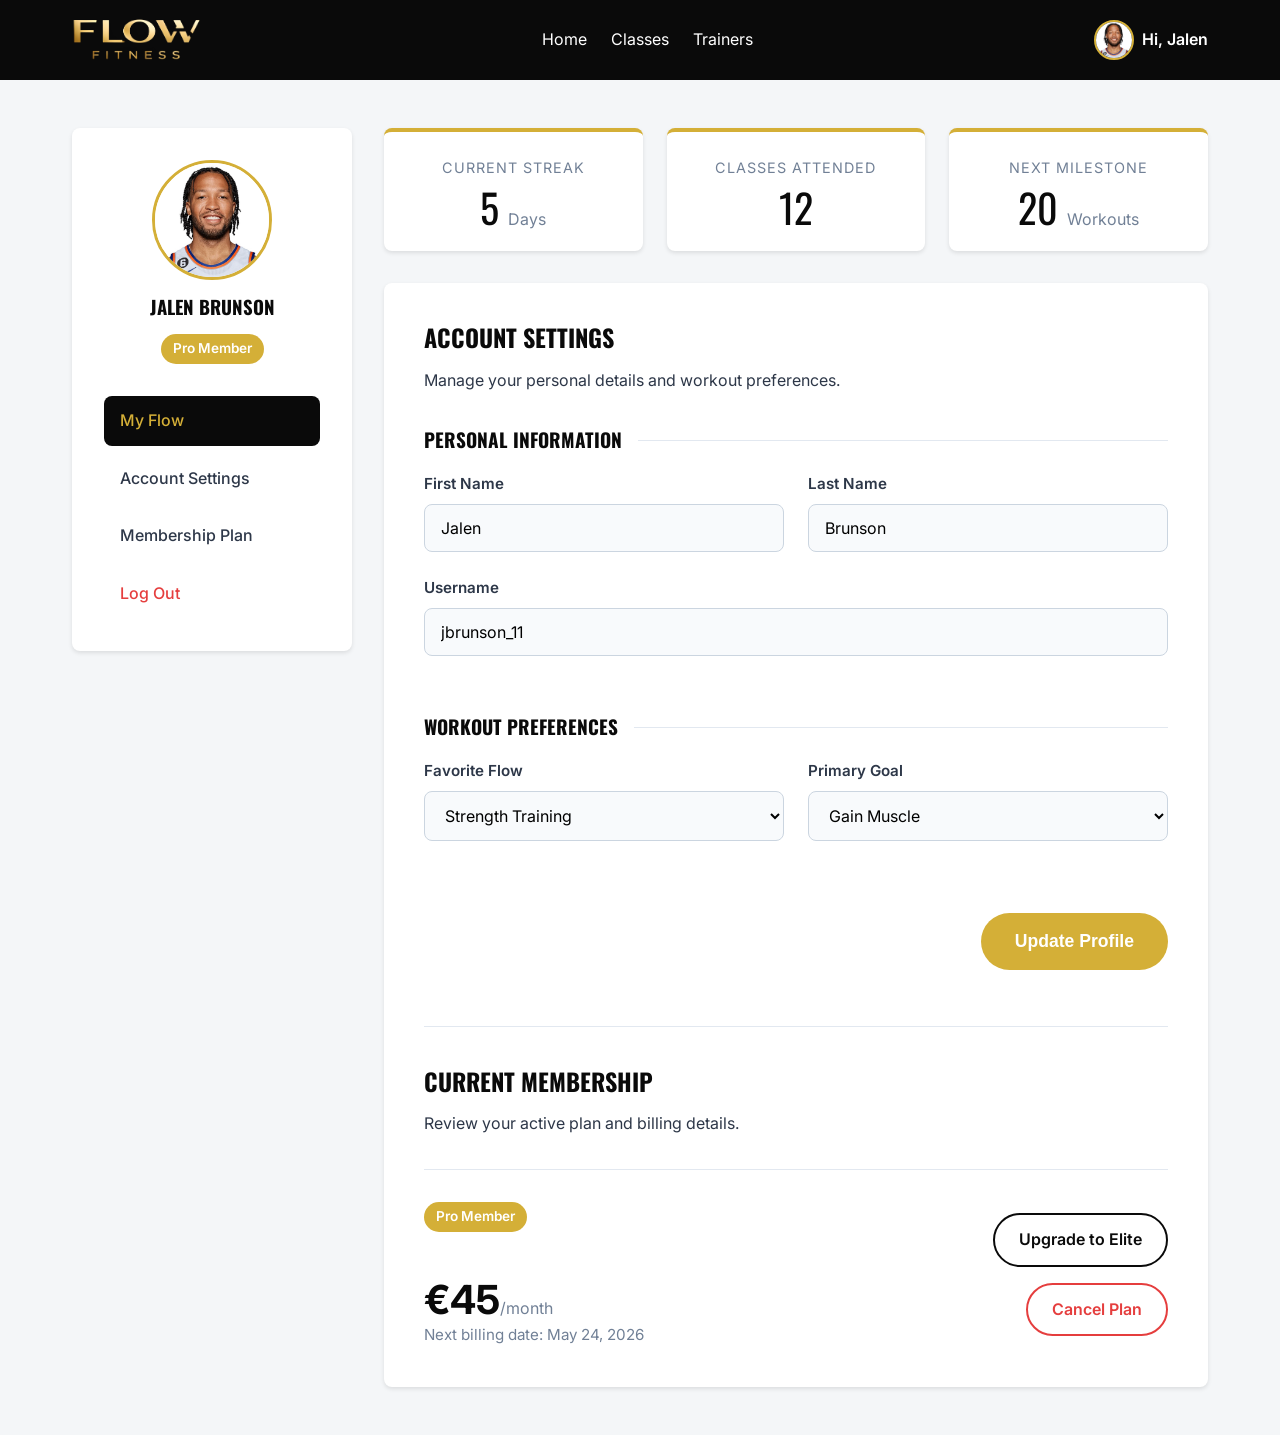
==== profile.html @ e0b89860 "Created Profile page and did the necessary styling to keep the design consistent" ====
<!DOCTYPE html>
<html lang="en">
<head>
    <meta charset="UTF-8">
    <meta name="viewport" content="width=device-width, initial-scale=1.0">
    <title>My Profile | Flow Fitness</title>
    <link rel="apple-touch-icon" sizes="180x180" href="assets/apple-touch-icon.png">
    <link rel="icon" type="image/png" sizes="32x32" href="assets/favicon-32x32.png">
    <link rel="icon" type="image/png" sizes="16x16" href="assets/favicon-16x16.png">
    <link rel="preconnect" href="https://fonts.googleapis.com">
    <link rel="preconnect" href="https://fonts.gstatic.com" crossorigin>
    <link href="https://fonts.googleapis.com/css2?family=Inter:wght@400;500;600&family=Oswald:wght@500;700&display=swap" rel="stylesheet">
    <link rel="stylesheet" href="css/base.css">
    <link rel="stylesheet" href="css/components.css">
    <link rel="stylesheet" href="css/profile.css"> </head>
<body>

    <header class="main-header">
        <nav class="nav-container container">
            <div class="logo">
                <a href="index.html">
                    <img src="assets/logo-landscape.png" alt="Flow Fitness Logo" class="logo-img">
                </a>
            </div>
            <ul class="nav-links">
                <li><a href="index.html">Home</a></li>
                <li><a href="schedule.html">Classes</a></li>
                <li><a href="trainers.html">Trainers</a></li>
            </ul>
            <div class="nav-auth logged-in">
                <a href="profile.html" class="profile-dropdown">
                    <img src="assets/avatar-jalen.jpg" alt="Profile" class="nav-avatar">
                    <span class="user-greeting">Hi, Jalen</span>
                </a>
            </div>
        </nav>
    </header>

    <main class="profile-page bg-light">
        <div class="container profile-layout">
            
            <aside class="profile-sidebar card">
                <div class="profile-summary text-center">
                    <img src="assets/avatar-jalen.jpg" alt="Jalen Brunson" class="profile-avatar">
                    <h3>Jalen Brunson</h3>
                    <span class="badge-gold">Pro Member</span>
                </div>
                <nav class="profile-nav">
                    <ul>
                        <li><a href="#my-flow" class="active">My Flow</a></li>
                        <li><a href="#account-settings">Account Settings</a></li>
                        <li><a href="#membership-details">Membership Plan</a></li>
                        <li><a href="index.html" class="text-danger">Log Out</a></li>
                    </ul>
                </nav>
            </aside>

            <section class="profile-content">
                
                <div id="my-flow" class="stats-grid" aria-label="Performance Statistics">
                    <div class="stat-card card">
                        <span class="stat-title">Current Streak</span>
                        <span class="stat-value">5 <small>Days</small></span>
                    </div>
                    <div class="stat-card card">
                        <span class="stat-title">Classes Attended</span>
                        <span class="stat-value">12</span>
                    </div>
                    <div class="stat-card card">
                        <span class="stat-title">Next Milestone</span>
                        <span class="stat-value">20 <small>Workouts</small></span>
                    </div>
                </div>

                <div id="account-settings" class="card form-container">
                    <h2 id="form-title">Account Settings</h2>
                    <p class="text-muted">Manage your personal details and workout preferences.</p>

                    <form action="#" method="POST" class="profile-form">
                        
                        <fieldset>
                            <legend>Personal Information</legend>
                            <div class="form-row">
                                <div class="form-group">
                                    <label for="first-name">First Name</label>
                                    <input type="text" id="first-name" name="first-name" value="Jalen" required>
                                </div>
                                <div class="form-group">
                                    <label for="last-name">Last Name</label>
                                    <input type="text" id="last-name" name="last-name" value="Brunson" required>
                                </div>
                            </div>
                            <div class="form-group">
                                <label for="username">Username</label>
                                <input type="text" id="username" name="username" value="jbrunson_11" required>
                            </div>
                        </fieldset>

                        <fieldset>
                            <legend>Workout Preferences</legend>
                            <div class="form-row">
                                <div class="form-group">
                                    <label for="fav-class">Favorite Flow</label>
                                    <select id="fav-class" name="fav-class" class="custom-select">
                                        <option value="hiit">HIIT & Conditioning</option>
                                        <option value="mobility">Mobility & Yoga</option>
                                        <option value="strength" selected>Strength Training</option>
                                    </select>
                                </div>
                                <div class="form-group">
                                    <label for="fitness-goal">Primary Goal</label>
                                    <select id="fitness-goal" name="fitness-goal" class="custom-select">
                                        <option value="endurance">Build Endurance</option>
                                        <option value="muscle" selected>Gain Muscle</option>
                                        <option value="weightloss">Weight Loss</option>
                                    </select>
                                </div>
                            </div>
                        </fieldset>

                        <div class="form-actions">
                            <button type="submit" class="btn-primary btn-large">Update Profile</button>
                        </div>
                    </form>
                    <h2 id="membership-title">Current Membership</h2>
                    <p class="text-muted">Review your active plan and billing details.</p>

                    <div id="membership-details" class="membership-details">
                        <div class="plan-info">
                            <span class="badge-gold">Pro Member</span>
                            <p class="price">€45<span>/month</span></p>
                            <p class="billing-date">Next billing date: May 24, 2026</p>
                        </div>
                        <div class="plan-actions">
                            <a href="register.html?plan=elite" class="btn-outline">Upgrade to Elite</a>
                            <a href="#" class="btn-outline-danger">Cancel Plan</a>
                        </div>
                    </div>
                </div>
            </section>

        </div>
    </main>

    <footer class="main-footer">
        </footer>

</body>
</html>
---- css/base.css ----
/* Base & Reset rules */
* {
    margin: 0;
    padding: 0;
    box-sizing: border-box;
}

:root {
    /* Brand Colors (Black & Gold) */
    --black: #0A0A0A;
    --black-light: #1A1A1A;   
    --gold: #D4AF37;
    --gold-hover: #C19A2F;

    /* Backgrounds and Text */
    --bg-main: #ffffff;
    --bg-light: #f4f6f8;
    --text-dark: #2d3748;
    --text-muted: #718096;
    --white: #ffffff;
    
    /* Spacing and Borders */
    --radius-md: 8px;
    --radius-pill: 50px;
    --shadow-sm: 0 2px 4px rgba(0,0,0,0.1);
    --shadow-md: 0 4px 6px rgba(0,0,0,0.1);

    /* Font Families */
    --font-heading: 'Oswald', sans-serif;
    --font-body: 'Inter', sans-serif;
}

body {
    font-family: var(--font-body);
    color: var(--text-dark);
    background-color: var(--bg-main);
    line-height: 1.6;
}

h1, h2, h3, h4, .logo a {
    font-family: var(--font-heading); 
    text-transform: uppercase;
    color: var(--black); 
    line-height: 1.2;
    margin-bottom: 1rem;
}

p {
    margin-bottom: 1rem;
}

a {
    text-decoration: none;
    color: inherit;
    transition: all 0.3s ease;
}

ul {
    list-style: none;
}

img {
    max-width: 100%;
    height: auto;
    display: block;
    border-radius: 12px;
}

figcaption {
    text-align: center;
}

html {
    scroll-behavior: smooth;
}
---- css/components.css ----
/* Global Layout */
.container {
    max-width: 1200px;
    margin: 0 auto;
    padding: 0 2rem;
}

.text-center { text-align: center; }
.bg-light { background-color: var(--bg-light); }

.section-header {
    margin-bottom: 3rem;
}

/* Navigation */
.main-header {
    background-color: var(--black); 
    color: var(--white);
    padding: 1rem 0;
    position: relative;
    z-index: 1000;
}

.nav-container {
    display: flex;
    flex-direction: column; 
    align-items: center;
    gap: 1.5rem;
}

.logo a {
    display: flex;
    align-items: center;
    gap: 10px; 
    font-weight: 800;
    font-size: 1.5rem;
    color: var(--white);
    margin: 0;
}

.logo-img {
    height: 48px; 
    width: auto;
    border-radius: 0; 
}

.logo-text span { color: var(--gold); } 

.nav-links { 
    display: flex; 
    flex-wrap: wrap; 
    justify-content: center;
    gap: 1.5rem; 
}
.nav-links a:hover, .nav-links a.active { color: var(--gold); } 

.nav-auth { 
    display: flex; 
    gap: 1rem; 
    align-items: center; 
}

.footer-grid {
    display: grid;
    grid-template-columns: 1fr; 
    gap: 2rem;
    text-align: center;
}

@media (min-width: 768px) {
    .main-header {
        position: sticky; 
        top: 0;
    }

    .nav-container {
        flex-direction: row; 
        justify-content: space-between;
    }
    
    .footer-grid {
        grid-template-columns: repeat(3, 1fr); 
        text-align: left;
    }
}

/* Buttons */
.btn-primary, .btn-secondary {
    display: inline-block;
    padding: 0.75rem 1.5rem;
    border-radius: var(--radius-pill);
    font-weight: 600;
    text-align: center;
    cursor: pointer;
    border: 2px solid transparent;
}

.btn-primary {
    background-color: var(--gold); 
    color: var(--white);
}

.btn-primary:hover {
    background-color: var(--gold-hover); 
    transform: translateY(-2px);
}

.btn-secondary {
    background-color: transparent;
    color: var(--white);
    border-color: var(--white);
}

.btn-secondary:hover {
    background-color: var(--white);
    color: var(--black); 
}

.btn-outline {
    display: inline-block;
    padding: 0.75rem 1.5rem;
    border-radius: var(--radius-pill);
    font-weight: 600;
    text-align: center;
    cursor: pointer;
    background-color: transparent;
    color: var(--black);
    border: 2px solid var(--black);
    transition: all 0.3s ease;
}

.btn-outline:hover {
    background-color: var(--black);
    color: var(--white);
}

.btn-large { padding: 1rem 2rem; font-size: 1.1rem; }
.btn-block { display: block; width: 100%; }

/* Cards */
.card {
    background: var(--white);
    border-radius: var(--radius-md);
    padding: 2rem;
    box-shadow: var(--shadow-sm);
    transition: transform 0.3s ease;
}

.card:hover {
    transform: translateY(-5px);
    box-shadow: var(--shadow-md);
}

/* Profile */
.nav-avatar { 
    width: 40px; 
    height: 40px; 
    border-radius: 50%; 
    border: 2px solid var(--gold); 
}

.profile-dropdown { 
    display: flex; 
    align-items: center; 
    gap: 0.5rem; 
    font-weight: 600; 
}
---- css/profile.css ----
.profile-page {
    padding: 3rem 0;
}

/* Layout Mobile First */
.profile-layout {
    display: grid;
    grid-template-columns: 1fr;
    gap: 2rem;
    align-items: start;
}

/* Sidebar Styling */
.profile-sidebar {
    padding: 2rem;
}

.profile-avatar {
    width: 120px;
    height: 120px;
    border-radius: 50%;
    object-fit: cover;
    margin: 0 auto 1rem;
    border: 3px solid var(--gold);
}

.badge-gold {
    display: inline-block;
    background-color: var(--gold);
    color: var(--white);
    padding: 0.25rem 0.75rem;
    border-radius: var(--radius-pill);
    font-size: 0.85rem;
    font-weight: 600;
    margin-bottom: 2rem;
}

.profile-nav ul {
    display: flex;
    flex-direction: column;
    gap: 0.5rem;
}

.profile-nav a {
    display: block;
    padding: 0.75rem 1rem;
    border-radius: var(--radius-md);
    font-weight: 500;
}

.profile-nav a:hover, .profile-nav a.active {
    background-color: var(--black);
    color: var(--gold);
}

.profile-content {
    display: flex;
    flex-direction: column;
    gap: 2rem;
}

.form-container {
    padding: 2.5rem;
}

/* Stats Grid */
.stats-grid {
    display: grid;
    grid-template-columns: repeat(auto-fit, minmax(150px, 1fr));
    gap: 1.5rem;
}

.stat-card {
    padding: 1.5rem;
    text-align: center;
    border-top: 4px solid var(--gold); 
}

.stat-title {
    display: block;
    font-size: 0.9rem;
    color: var(--text-muted);
    text-transform: uppercase;
    letter-spacing: 1px;
    margin-bottom: 0.5rem;
}

.stat-value {
    display: block;
    font-size: 2.5rem;
    font-family: var(--font-heading);
    color: var(--black);
    line-height: 1;
}

.stat-value small {
    font-size: 1rem;
    color: var(--text-muted);
    font-family: var(--font-body);
}

/* Style for Dropdowns */
.custom-select {
    padding: 0.8rem 1rem;
    border: 1px solid #cbd5e0;
    border-radius: var(--radius-md);
    font-family: var(--font-body);
    font-size: 1rem;
    background-color: #f8fafc;
    width: 100%;
    cursor: pointer;
    transition: all 0.3s ease;
}

.custom-select:focus {
    outline: none;
    border-color: var(--gold);
    box-shadow: 0 0 0 3px rgba(212, 175, 55, 0.2);
}

.text-danger {
    color: #e53e3e !important;
}

.profile-form fieldset {
    border: none;
    margin-top: 2rem;
    padding-top: 1rem;
    border-top: 1px solid #e2e8f0;
}

.profile-form legend {
    font-family: var(--font-heading);
    color: var(--black);
    font-size: 1.2rem;
    font-weight: 700;
    text-transform: uppercase;
    padding-right: 1rem;
}

.form-group {
    margin-bottom: 1.5rem;
    display: flex;
    flex-direction: column;
    gap: 0.5rem;
}

.form-group label {
    font-weight: 600;
    font-size: 0.95rem;
    color: var(--text-dark);
}

.form-group input {
    padding: 0.8rem 1rem;
    border: 1px solid #cbd5e0;
    border-radius: var(--radius-md);
    font-family: var(--font-body);
    font-size: 1rem;
    transition: all 0.3s ease;
    background-color: #f8fafc;
}

.form-group input:focus {
    outline: none;
    border-color: var(--gold);
    box-shadow: 0 0 0 3px rgba(212, 175, 55, 0.2); 
    background-color: var(--white);
}

.form-actions {
    margin-top: 3rem;
    text-align: right; 
}

/* Membership Section Integration */

.membership-details {
    margin-top: 2rem;
    padding-top: 2rem;
    border-top: 1px solid #e2e8f0;
    display: flex;
    justify-content: space-between;
    align-items: center;
    flex-wrap: wrap;
    gap: 2rem;
}

#membership-title {
    margin-top: 3.5rem; 
    padding-top: 2.5rem; 
    border-top: 1px solid #e2e8f0; 
}

.plan-info .price {
    font-size: 2.5rem;
    font-weight: bold;
    color: var(--black);
    margin-top: 1rem;
    margin-bottom: 0.2rem;
    line-height: 1;
}

.plan-info .price span {
    font-size: 1rem;
    font-weight: normal;
    color: var(--text-muted);
}

.billing-date {
    font-size: 0.95rem;
    color: var(--text-muted);
    margin-bottom: 0;
}

.plan-actions {
    display: flex;
    flex-direction: column;
    gap: 1rem;
    align-items: flex-end; 
}

.btn-outline-danger {
    display: inline-block;
    padding: 0.75rem 1.5rem;
    border-radius: var(--radius-pill);
    font-weight: 600;
    text-align: center;
    cursor: pointer;
    background-color: transparent;
    color: #e53e3e; 
    border: 2px solid #e53e3e;
    transition: all 0.3s ease;
}

.btn-outline-danger:hover {
    background-color: #e53e3e;
    color: var(--white);
}

/* Mobile Overrides */
@media (max-width: 767px) {
    .plan-actions {
        align-items: flex-start;
        width: 100%;
    }
    
    .plan-actions .btn-outline {
        width: 100%;
    }
}

/* Desktop & Tablet Overrides */

@media (min-width: 768px) {
    .form-row {
        display: grid;
        grid-template-columns: 1fr 1fr;
        gap: 1.5rem;
    }

    .form-actions .btn-primary {
        width: auto;
    }
}

@media (min-width: 992px) {
    .profile-layout {
        grid-template-columns: 280px 1fr; 
    }
}

@media (max-width: 767px) {
    .form-actions .btn-primary {
        width: 100%;
    }
}
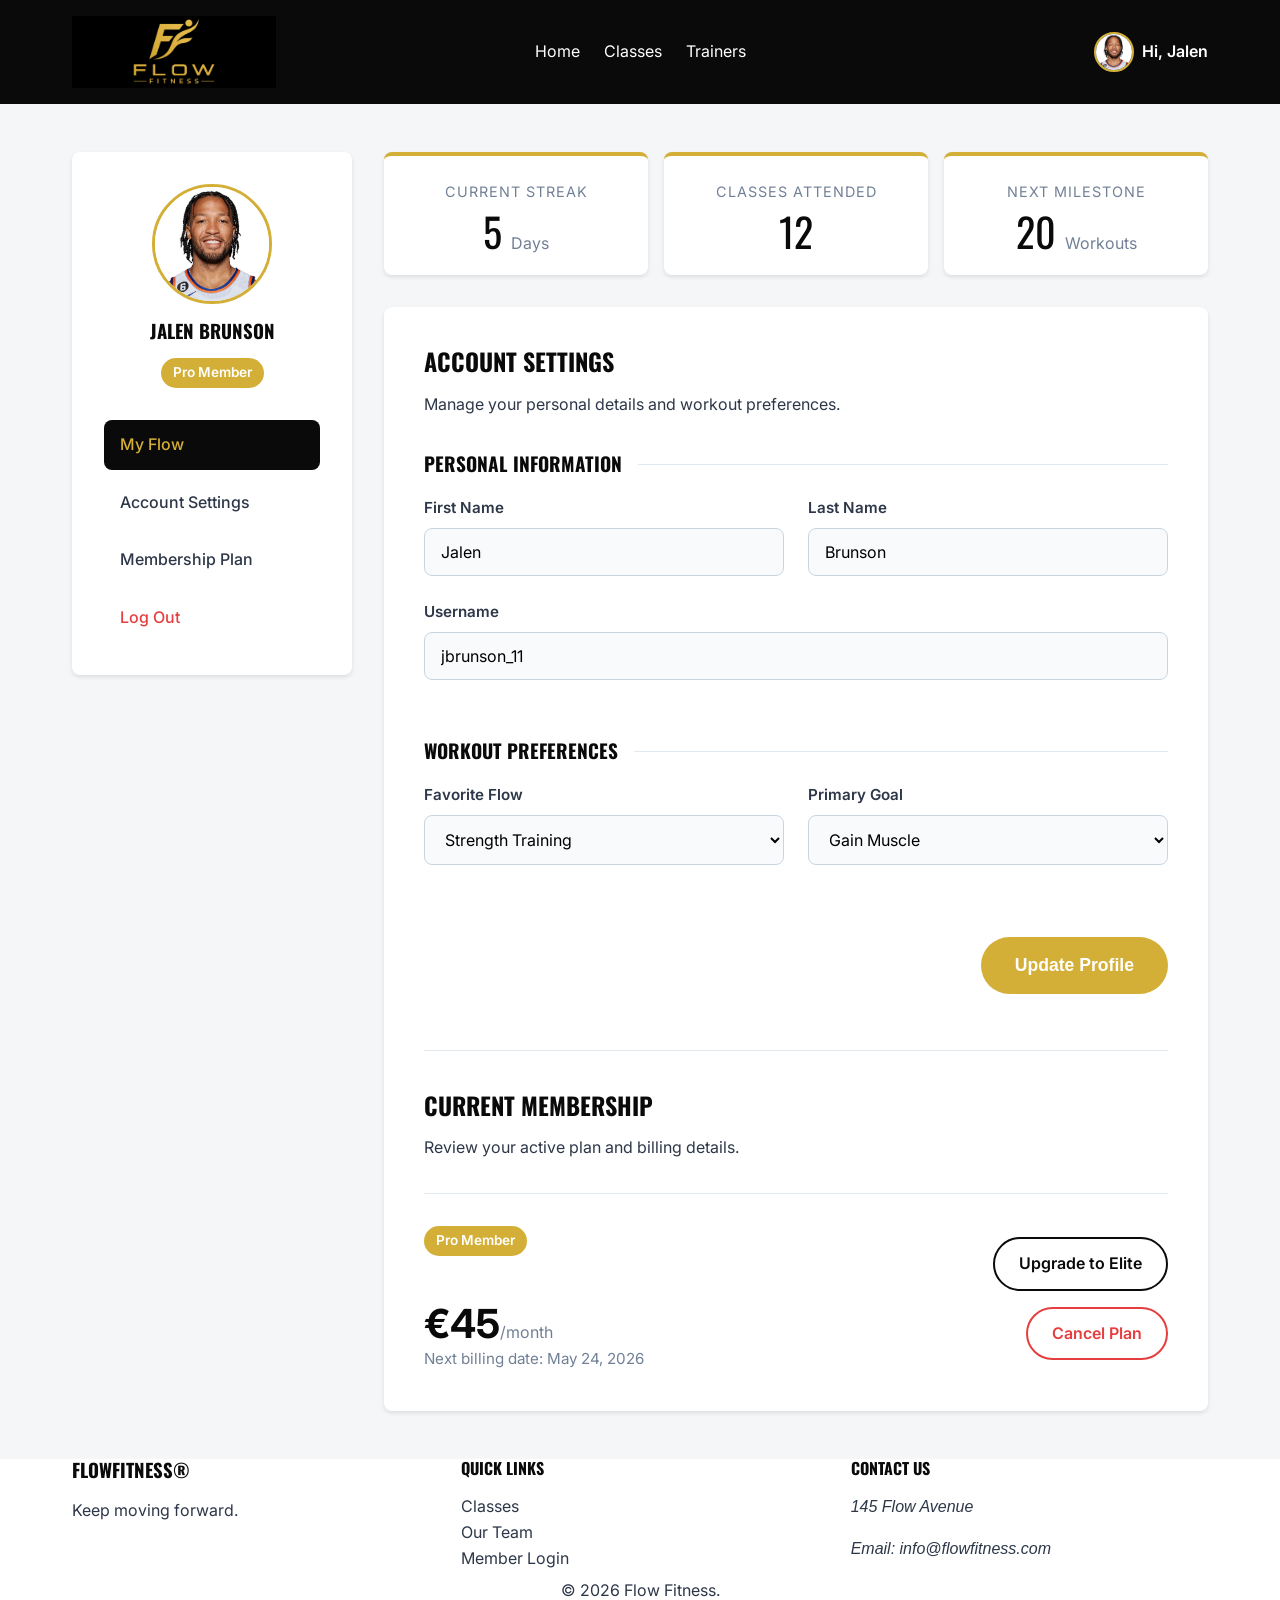
==== commit 71b0969e: "Did some overall enhancements to guarantee everything's flawless across all devices" ====
--- a/profile.html
+++ b/profile.html
@@ -143,7 +143,31 @@
     </main>
 
     <footer class="main-footer">
-        </footer>
+        <div class="container footer-grid">
+            <div class="footer-brand">
+                <h3>FLOW<span>FITNESS</span>&reg;</h3>
+                <p>Keep moving forward.</p>
+            </div>
+            <div class="footer-links">
+                <h4>Quick Links</h4>
+                <ul>
+                    <li><a href="schedule.html">Classes</a></li>
+                    <li><a href="trainers.html">Our Team</a></li>
+                    <li><a href="login.html">Member Login</a></li>
+                </ul>
+            </div>
+            <div class="footer-contact">
+                <h4>Contact Us</h4>
+                <address>
+                    <p>145 Flow Avenue</p>
+                    <p>Email: info@flowfitness.com</p>
+                </address>
+            </div>
+        </div>
+        <div class="footer-bottom container text-center">
+            <p>&copy; 2026 Flow Fitness.</p>
+        </div>
+    </footer>
 
 </body>
 </html>
--- a/css/base.css
+++ b/css/base.css
@@ -28,6 +28,11 @@
     /* Font Families */
     --font-heading: 'Oswald', sans-serif;
     --font-body: 'Inter', sans-serif;
+}
+
+html, body {
+    max-width: 100vw;
+    overflow-x: hidden;
 }
 
 body {
--- a/css/components.css
+++ b/css/components.css
@@ -39,7 +39,7 @@
 }
 
 .logo-img {
-    height: 48px; 
+    height: 72px; 
     width: auto;
     border-radius: 0; 
 }
@@ -65,23 +65,6 @@
     grid-template-columns: 1fr; 
     gap: 2rem;
     text-align: center;
-}
-
-@media (min-width: 768px) {
-    .main-header {
-        position: sticky; 
-        top: 0;
-    }
-
-    .nav-container {
-        flex-direction: row; 
-        justify-content: space-between;
-    }
-    
-    .footer-grid {
-        grid-template-columns: repeat(3, 1fr); 
-        text-align: left;
-    }
 }
 
 /* Buttons */
@@ -164,4 +147,45 @@
     align-items: center; 
     gap: 0.5rem; 
     font-weight: 600; 
+}
+
+@media (min-width: 768px) {
+    .main-header {
+        position: sticky; 
+        top: 0;
+    }
+    .nav-container {
+        flex-direction: row; 
+        justify-content: space-between;
+    }
+    .logo {
+        flex: 1; 
+        display: flex;
+    }
+    .nav-auth {
+        flex: 1; 
+        justify-content: flex-end;
+    }
+    .nav-links {
+        justify-content: center; 
+    }  
+    .footer-grid {
+        grid-template-columns: repeat(3, 1fr); 
+        text-align: left;
+    }
+}
+
+@media (max-width: 767px) {
+    .container {
+        padding: 0 1rem !important; 
+    }
+    .card {
+        padding: 1.5rem 1rem !important; 
+        width: 100%;
+        max-width: 100vw;
+    }
+    input, select, textarea {
+        width: 100%;
+        max-width: 100%;
+    }
 }
--- a/css/profile.css
+++ b/css/profile.css
@@ -66,8 +66,8 @@
 /* Stats Grid */
 .stats-grid {
     display: grid;
-    grid-template-columns: repeat(auto-fit, minmax(150px, 1fr));
-    gap: 1.5rem;
+    grid-template-columns: repeat(auto-fit, minmax(120px, 1fr));
+    gap: 1rem;
 }
 
 .stat-card {
@@ -174,7 +174,6 @@
 }
 
 /* Membership Section Integration */
-
 .membership-details {
     margin-top: 2rem;
     padding-top: 2rem;
@@ -238,40 +237,40 @@
     color: var(--white);
 }
 
+
+/* Desktop & Tablet Overrides */
+@media (min-width: 768px) {
+    .form-row {
+        display: grid;
+        grid-template-columns: 1fr 1fr;
+        gap: 1.5rem;
+    }
+
+    .form-actions .btn-primary {
+        width: auto;
+    }
+}
+
+@media (min-width: 992px) {
+    .profile-layout {
+        grid-template-columns: 280px 1fr; 
+    }
+}
+
 /* Mobile Overrides */
 @media (max-width: 767px) {
     .plan-actions {
         align-items: flex-start;
         width: 100%;
     }
-    
-    .plan-actions .btn-outline {
+    .plan-actions .btn-outline,
+    .plan-actions .btn-outline-danger {
         width: 100%;
     }
-}
-
-/* Desktop & Tablet Overrides */
-
-@media (min-width: 768px) {
-    .form-row {
-        display: grid;
-        grid-template-columns: 1fr 1fr;
-        gap: 1.5rem;
-    }
-
-    .form-actions .btn-primary {
-        width: auto;
-    }
-}
-
-@media (min-width: 992px) {
-    .profile-layout {
-        grid-template-columns: 280px 1fr; 
-    }
-}
-
-@media (max-width: 767px) {
     .form-actions .btn-primary {
         width: 100%;
     }
+    .stats-grid {
+        grid-template-columns: 1fr 1fr !important;
+    }
 }
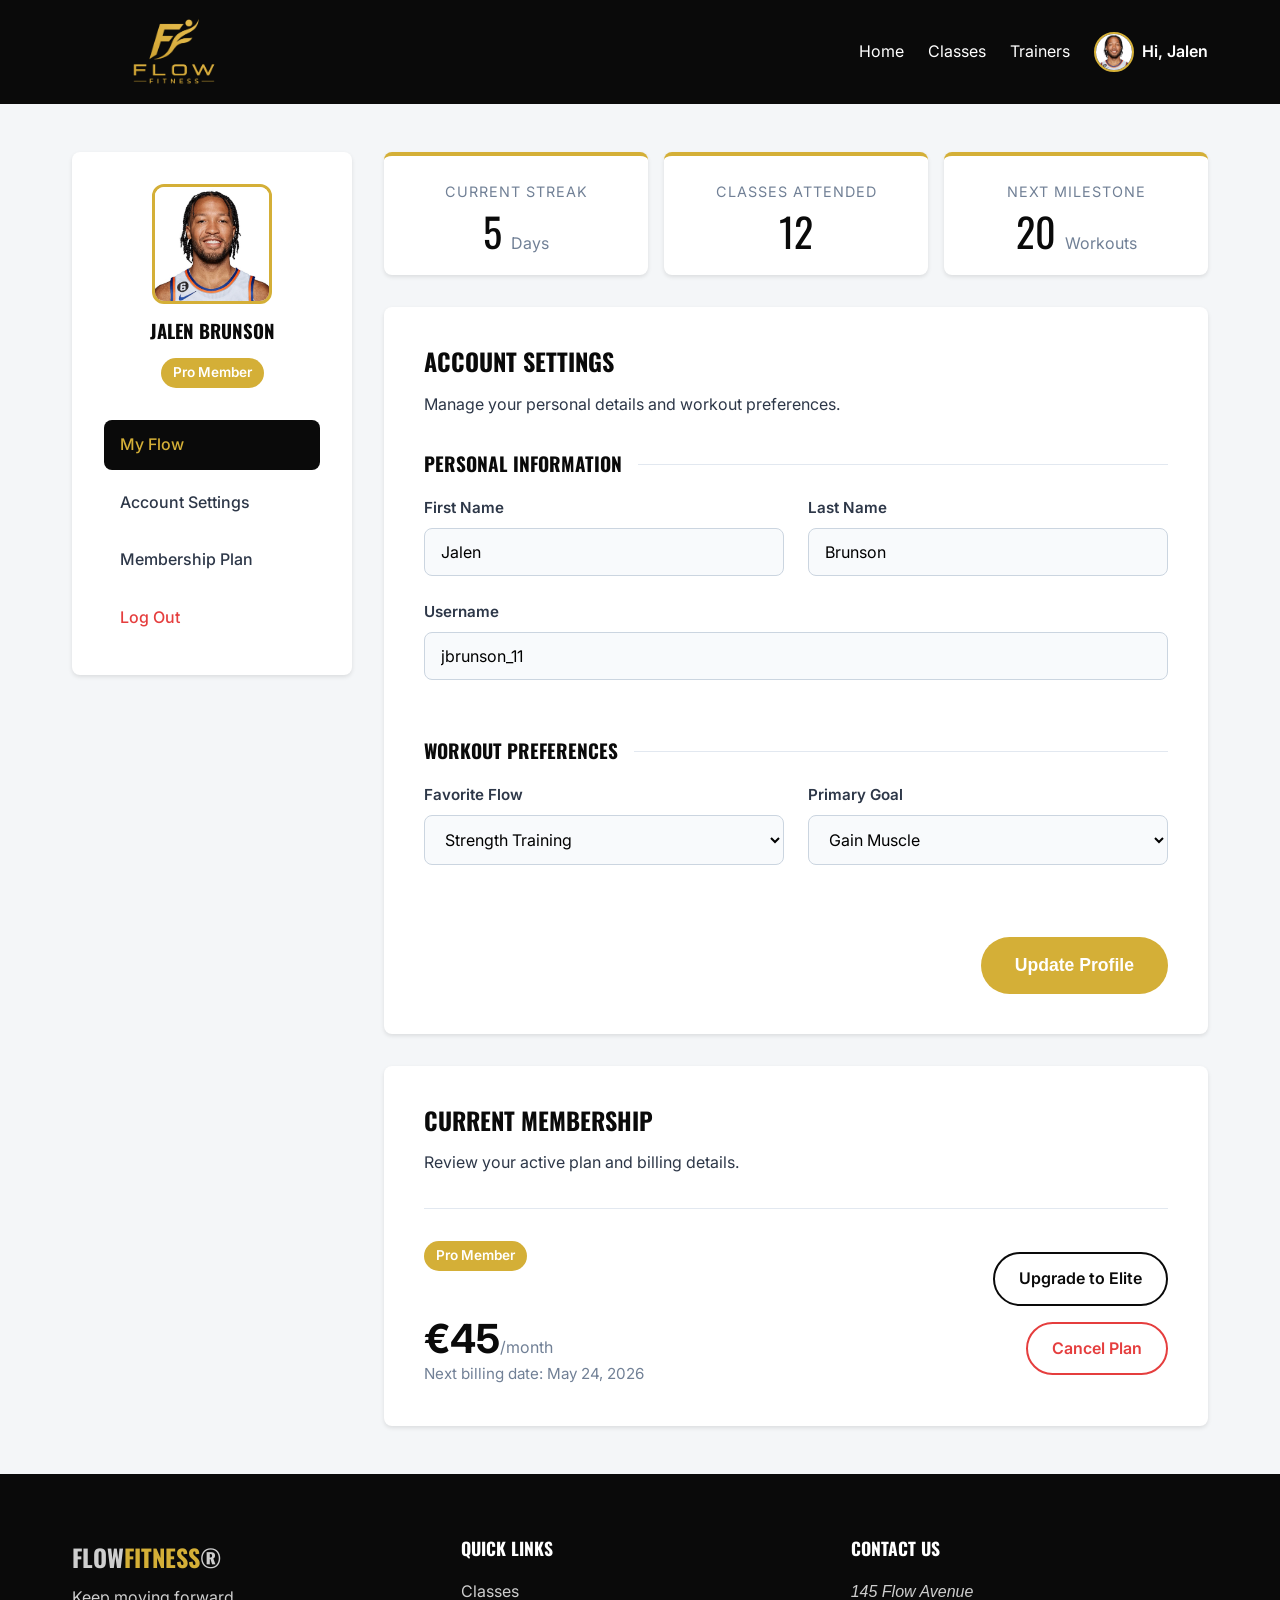
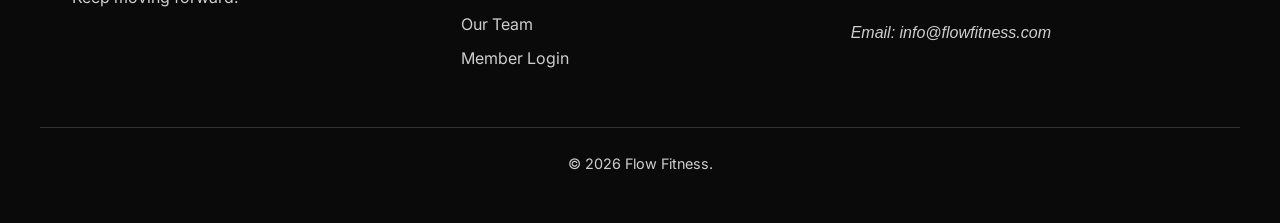
==== commit 94e2fbdd: "style & fix: final UI polish, complete mobile responsiveness and CSS refactor" ====
--- a/profile.html
+++ b/profile.html
@@ -2,6 +2,7 @@
 <html lang="en">
 <head>
     <meta charset="UTF-8">
+    <meta name="description" content="Manage your Flow Fitness profile, membership plan, and workout preferences.">
     <meta name="viewport" content="width=device-width, initial-scale=1.0">
     <title>My Profile | Flow Fitness</title>
     <link rel="apple-touch-icon" sizes="180x180" href="assets/apple-touch-icon.png">
@@ -16,22 +17,34 @@
 <body>
 
     <header class="main-header">
-        <nav class="nav-container container">
-            <div class="logo">
-                <a href="index.html">
-                    <img src="assets/logo-landscape.png" alt="Flow Fitness Logo" class="logo-img">
-                </a>
+        <nav class="nav-container container" aria-label="Main navigation">
+            <div class="nav-top">
+                <div class="logo">
+                    <a href="index.html">
+                        <img src="assets/logo-landscape.png" alt="Flow Fitness Logo" class="logo-img">
+                    </a>
+                </div>
+                <label class="nav-toggle" for="nav-toggle-checkbox" aria-label="Toggle navigation">
+                    <span></span>
+                    <span></span>
+                    <span></span>
+                </label>
             </div>
-            <ul class="nav-links">
-                <li><a href="index.html">Home</a></li>
-                <li><a href="schedule.html">Classes</a></li>
-                <li><a href="trainers.html">Trainers</a></li>
-            </ul>
-            <div class="nav-auth logged-in">
-                <a href="profile.html" class="profile-dropdown">
-                    <img src="assets/avatar-jalen.jpg" alt="Profile" class="nav-avatar">
-                    <span class="user-greeting">Hi, Jalen</span>
-                </a>
+
+            <input type="checkbox" id="nav-toggle-checkbox" class="nav-toggle-input">
+
+            <div class="nav-menu">
+                <ul class="nav-links">
+                    <li><a href="index.html">Home</a></li>
+                    <li><a href="schedule.html">Classes</a></li>
+                    <li><a href="trainers.html">Trainers</a></li>
+                </ul>
+                <div class="nav-auth logged-in">
+                    <a href="profile.html" class="profile-dropdown">
+                        <img src="assets/avatar-jalen.jpg" alt="Profile" class="nav-avatar">
+                        <span class="user-greeting">Hi, Jalen</span>
+                    </a>
+                </div>
             </div>
         </nav>
     </header>
@@ -122,10 +135,12 @@
                             <button type="submit" class="btn-primary btn-large">Update Profile</button>
                         </div>
                     </form>
-                    <h2 id="membership-title">Current Membership</h2>
+                </div>
+
+                <div id="membership-details" class="card form-container">
+                    <h2>Current Membership</h2>
                     <p class="text-muted">Review your active plan and billing details.</p>
-
-                    <div id="membership-details" class="membership-details">
+                    <div class="membership-details">
                         <div class="plan-info">
                             <span class="badge-gold">Pro Member</span>
                             <p class="price">€45<span>/month</span></p>
@@ -145,7 +160,7 @@
     <footer class="main-footer">
         <div class="container footer-grid">
             <div class="footer-brand">
-                <h3>FLOW<span>FITNESS</span>&reg;</h3>
+                <p class="footer-brand-name">FLOW<span>FITNESS</span>&reg;</p>
                 <p>Keep moving forward.</p>
             </div>
             <div class="footer-links">
--- a/css/base.css
+++ b/css/base.css
@@ -30,6 +30,10 @@
     --font-body: 'Inter', sans-serif;
 }
 
+html {
+    scroll-behavior: smooth;
+}
+
 html, body {
     max-width: 100vw;
     overflow-x: hidden;
@@ -42,7 +46,7 @@
     line-height: 1.6;
 }
 
-h1, h2, h3, h4, .logo a {
+h1, h2, h3, h4 {
     font-family: var(--font-heading); 
     text-transform: uppercase;
     color: var(--black); 
@@ -68,13 +72,8 @@
     max-width: 100%;
     height: auto;
     display: block;
-    border-radius: 12px;
 }
 
 figcaption {
     text-align: center;
-}
-
-html {
-    scroll-behavior: smooth;
 }
--- a/css/components.css
+++ b/css/components.css
@@ -12,22 +12,6 @@
     margin-bottom: 3rem;
 }
 
-/* Navigation */
-.main-header {
-    background-color: var(--black); 
-    color: var(--white);
-    padding: 1rem 0;
-    position: relative;
-    z-index: 1000;
-}
-
-.nav-container {
-    display: flex;
-    flex-direction: column; 
-    align-items: center;
-    gap: 1.5rem;
-}
-
 .logo a {
     display: flex;
     align-items: center;
@@ -46,18 +30,77 @@
 
 .logo-text span { color: var(--gold); } 
 
-.nav-links { 
-    display: flex; 
-    flex-wrap: wrap; 
+/* Navigation */
+.main-header {
+    background-color: var(--black);
+    color: var(--white);
+    padding: 1rem 0;
+    position: sticky;
+    top: 0;
+    z-index: 1000;
+}
+
+.nav-container {
+    display: flex;
+    flex-direction: column;
+}
+
+.nav-top {
+    display: flex;
+    justify-content: space-between;
+    align-items: center;
+    width: 100%;
+}
+
+.nav-toggle-input {
+    display: none;
+}
+
+.nav-toggle {
+    display: flex;
+    flex-direction: column;
+    gap: 5px;
+    cursor: pointer;
+    padding: 0.5rem;
+}
+
+.nav-toggle span {
+    display: block;
+    width: 24px;
+    height: 2px;
+    background-color: var(--white);
+    transition: all 0.3s ease;
+}
+
+.nav-menu {
+    display: none;
+    flex-direction: column;
+    align-items: center;
+    gap: 1.5rem;
+    padding: 1rem 0;
+    width: 100%;
+}
+
+.nav-toggle-input:checked ~ .nav-menu {
+    display: flex;
+}
+
+.nav-links {
+    display: flex;
+    flex-wrap: wrap;
     justify-content: center;
-    gap: 1.5rem; 
-}
-.nav-links a:hover, .nav-links a.active { color: var(--gold); } 
-
-.nav-auth { 
-    display: flex; 
-    gap: 1rem; 
-    align-items: center; 
+    gap: 1.5rem;
+}
+
+.nav-links a:hover,
+.nav-links a.active {
+    color: var(--gold);
+}
+
+.nav-auth {
+    display: flex;
+    gap: 1rem;
+    align-items: center;
 }
 
 .footer-grid {
@@ -134,6 +177,60 @@
     box-shadow: var(--shadow-md);
 }
 
+.card img,
+.about-image img {
+    border-radius: 12px;
+}
+
+/* --- Footer --- */
+.main-footer {
+    background-color: var(--black);
+    padding: 4rem 0 2rem 0;
+    color: var(--white);
+    margin-top: auto; 
+}
+
+.main-footer h4 {
+    color: var(--white);
+    margin-bottom: 1.2rem;
+    font-size: 1.1rem;
+}
+
+.main-footer p, 
+.main-footer address p,
+.main-footer ul li a {
+    color: #cecece; 
+    transition: color 0.3s ease;
+}
+
+.main-footer ul li {
+    margin-bottom: 0.5rem;
+}
+
+.main-footer a:hover {
+    color: var(--gold); 
+}
+
+.footer-brand-name {
+    font-family: var(--font-heading);
+    font-size: 1.5rem;
+    font-weight: 700;
+    text-transform: uppercase;
+    color: var(--white); 
+    margin-bottom: 0.5rem;
+}
+
+.footer-brand-name span {
+    color: var(--gold); 
+}
+
+.footer-bottom {
+    margin-top: 3rem;
+    padding-top: 1.5rem;
+    border-top: 1px solid #333; 
+    font-size: 0.9rem;
+}
+
 /* Profile */
 .nav-avatar { 
     width: 40px; 
@@ -149,41 +246,54 @@
     font-weight: 600; 
 }
 
+/* Desktop Overrides */
 @media (min-width: 768px) {
-    .main-header {
-        position: sticky; 
-        top: 0;
-    }
+    .nav-toggle {
+        display: none;
+    }
+
     .nav-container {
-        flex-direction: row; 
+        flex-direction: row;
         justify-content: space-between;
-    }
-    .logo {
-        flex: 1; 
-        display: flex;
-    }
+        align-items: center;
+    }
+
+    .nav-top {
+        width: auto;
+        flex: 1;
+    }
+
+    .nav-menu {
+        display: flex !important;   
+        flex-direction: row;
+        align-items: center;
+        padding: 0;
+        gap: 1.5rem;
+        width: auto;
+    }
+
     .nav-auth {
-        flex: 1; 
         justify-content: flex-end;
     }
-    .nav-links {
-        justify-content: center; 
-    }  
+
     .footer-grid {
         grid-template-columns: repeat(3, 1fr); 
         text-align: left;
     }
 }
 
+/* Mobile Overrides */
 @media (max-width: 767px) {
     .container {
-        padding: 0 1rem !important; 
-    }
+        padding: 0 1rem;
+    }
+    
     .card {
-        padding: 1.5rem 1rem !important; 
+        padding: 1.5rem 1rem;
         width: 100%;
         max-width: 100vw;
     }
+    
     input, select, textarea {
         width: 100%;
         max-width: 100%;
--- a/css/profile.css
+++ b/css/profile.css
@@ -1,8 +1,8 @@
+/* --- Global Layout --- */
 .profile-page {
     padding: 3rem 0;
 }
 
-/* Layout Mobile First */
 .profile-layout {
     display: grid;
     grid-template-columns: 1fr;
@@ -10,7 +10,7 @@
     align-items: start;
 }
 
-/* Sidebar Styling */
+/* --- Sidebar Styling --- */
 .profile-sidebar {
     padding: 2rem;
 }
@@ -48,22 +48,20 @@
     font-weight: 500;
 }
 
-.profile-nav a:hover, .profile-nav a.active {
+.profile-nav a:hover, 
+.profile-nav a.active {
     background-color: var(--black);
     color: var(--gold);
 }
 
+/* --- Main Content --- */
 .profile-content {
     display: flex;
     flex-direction: column;
     gap: 2rem;
 }
 
-.form-container {
-    padding: 2.5rem;
-}
-
-/* Stats Grid */
+/* --- Stats Grid --- */
 .stats-grid {
     display: grid;
     grid-template-columns: repeat(auto-fit, minmax(120px, 1fr));
@@ -99,27 +97,9 @@
     font-family: var(--font-body);
 }
 
-/* Style for Dropdowns */
-.custom-select {
-    padding: 0.8rem 1rem;
-    border: 1px solid #cbd5e0;
-    border-radius: var(--radius-md);
-    font-family: var(--font-body);
-    font-size: 1rem;
-    background-color: #f8fafc;
-    width: 100%;
-    cursor: pointer;
-    transition: all 0.3s ease;
-}
-
-.custom-select:focus {
-    outline: none;
-    border-color: var(--gold);
-    box-shadow: 0 0 0 3px rgba(212, 175, 55, 0.2);
-}
-
-.text-danger {
-    color: #e53e3e !important;
+/* --- Form Layout & Styling --- */
+.form-container {
+    padding: 2.5rem;
 }
 
 .profile-form fieldset {
@@ -168,12 +148,30 @@
     background-color: var(--white);
 }
 
+.custom-select {
+    padding: 0.8rem 1rem;
+    border: 1px solid #cbd5e0;
+    border-radius: var(--radius-md);
+    font-family: var(--font-body);
+    font-size: 1rem;
+    background-color: #f8fafc;
+    width: 100%;
+    cursor: pointer;
+    transition: all 0.3s ease;
+}
+
+.custom-select:focus {
+    outline: none;
+    border-color: var(--gold);
+    box-shadow: 0 0 0 3px rgba(212, 175, 55, 0.2);
+}
+
 .form-actions {
     margin-top: 3rem;
     text-align: right; 
 }
 
-/* Membership Section Integration */
+/* --- Membership Section --- */
 .membership-details {
     margin-top: 2rem;
     padding-top: 2rem;
@@ -217,6 +215,11 @@
     flex-direction: column;
     gap: 1rem;
     align-items: flex-end; 
+}
+
+/* --- Utilities --- */
+.text-danger {
+    color: #e53e3e;
 }
 
 .btn-outline-danger {
@@ -237,8 +240,7 @@
     color: var(--white);
 }
 
-
-/* Desktop & Tablet Overrides */
+/* --- Media Queries --- */
 @media (min-width: 768px) {
     .form-row {
         display: grid;
@@ -257,20 +259,19 @@
     }
 }
 
-/* Mobile Overrides */
 @media (max-width: 767px) {
     .plan-actions {
         align-items: flex-start;
         width: 100%;
     }
+    
     .plan-actions .btn-outline,
-    .plan-actions .btn-outline-danger {
-        width: 100%;
-    }
+    .plan-actions .btn-outline-danger,
     .form-actions .btn-primary {
         width: 100%;
     }
+    
     .stats-grid {
-        grid-template-columns: 1fr 1fr !important;
+        grid-template-columns: 1fr 1fr;
     }
 }
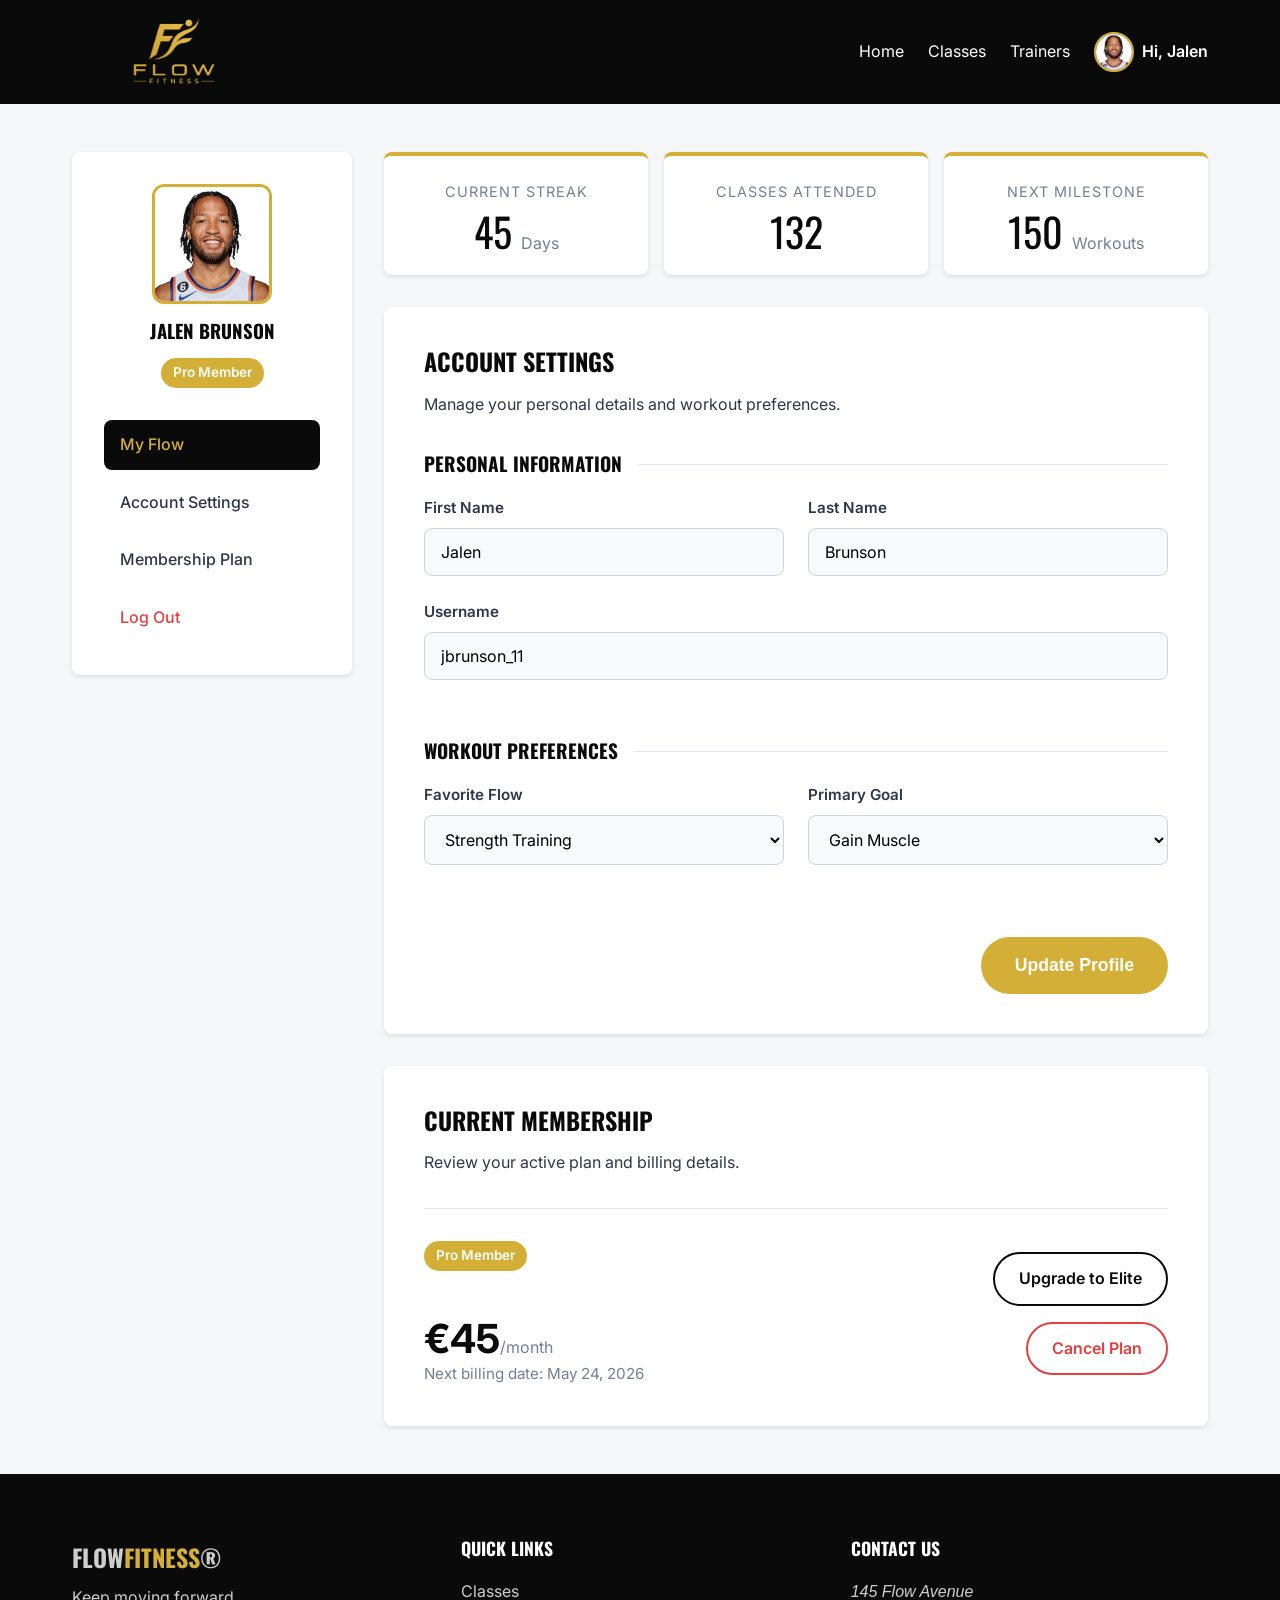
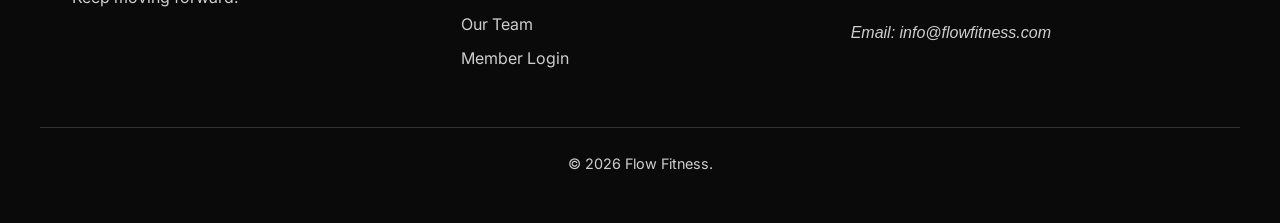
==== commit 470549a0: "Enhanced the overall quality of the code, making it pass in the HTML checker and made some little tw" ====
--- a/profile.html
+++ b/profile.html
@@ -13,7 +13,8 @@
     <link href="https://fonts.googleapis.com/css2?family=Inter:wght@400;500;600&family=Oswald:wght@500;700&display=swap" rel="stylesheet">
     <link rel="stylesheet" href="css/base.css">
     <link rel="stylesheet" href="css/components.css">
-    <link rel="stylesheet" href="css/profile.css"> </head>
+    <link rel="stylesheet" href="css/profile.css"> 
+</head>
 <body>
 
     <header class="main-header">
@@ -24,7 +25,8 @@
                         <img src="assets/logo-landscape.png" alt="Flow Fitness Logo" class="logo-img">
                     </a>
                 </div>
-                <label class="nav-toggle" for="nav-toggle-checkbox" aria-label="Toggle navigation">
+                <label class="nav-toggle" for="nav-toggle-checkbox">
+                    <span style="position: absolute; width: 1px; height: 1px; padding: 0; margin: -1px; overflow: hidden; clip: rect(0,0,0,0); border: 0;">Toggle navigation</span>
                     <span></span>
                     <span></span>
                     <span></span>
@@ -70,18 +72,18 @@
 
             <section class="profile-content">
                 
-                <div id="my-flow" class="stats-grid" aria-label="Performance Statistics">
+                <div id="my-flow" class="stats-grid" role="region" aria-label="Performance Statistics">
                     <div class="stat-card card">
                         <span class="stat-title">Current Streak</span>
-                        <span class="stat-value">5 <small>Days</small></span>
+                        <span class="stat-value">45 <small>Days</small></span>
                     </div>
                     <div class="stat-card card">
                         <span class="stat-title">Classes Attended</span>
-                        <span class="stat-value">12</span>
+                        <span class="stat-value">132</span>
                     </div>
                     <div class="stat-card card">
                         <span class="stat-title">Next Milestone</span>
-                        <span class="stat-value">20 <small>Workouts</small></span>
+                        <span class="stat-value">150 <small>Workouts</small></span>
                     </div>
                 </div>
 
@@ -164,7 +166,7 @@
                 <p>Keep moving forward.</p>
             </div>
             <div class="footer-links">
-                <h4>Quick Links</h4>
+                <h3>Quick Links</h3>
                 <ul>
                     <li><a href="schedule.html">Classes</a></li>
                     <li><a href="trainers.html">Our Team</a></li>
@@ -172,7 +174,7 @@
                 </ul>
             </div>
             <div class="footer-contact">
-                <h4>Contact Us</h4>
+                <h3>Contact Us</h3>
                 <address>
                     <p>145 Flow Avenue</p>
                     <p>Email: info@flowfitness.com</p>
--- a/css/components.css
+++ b/css/components.css
@@ -190,7 +190,7 @@
     margin-top: auto; 
 }
 
-.main-footer h4 {
+.main-footer h3 {
     color: var(--white);
     margin-bottom: 1.2rem;
     font-size: 1.1rem;
